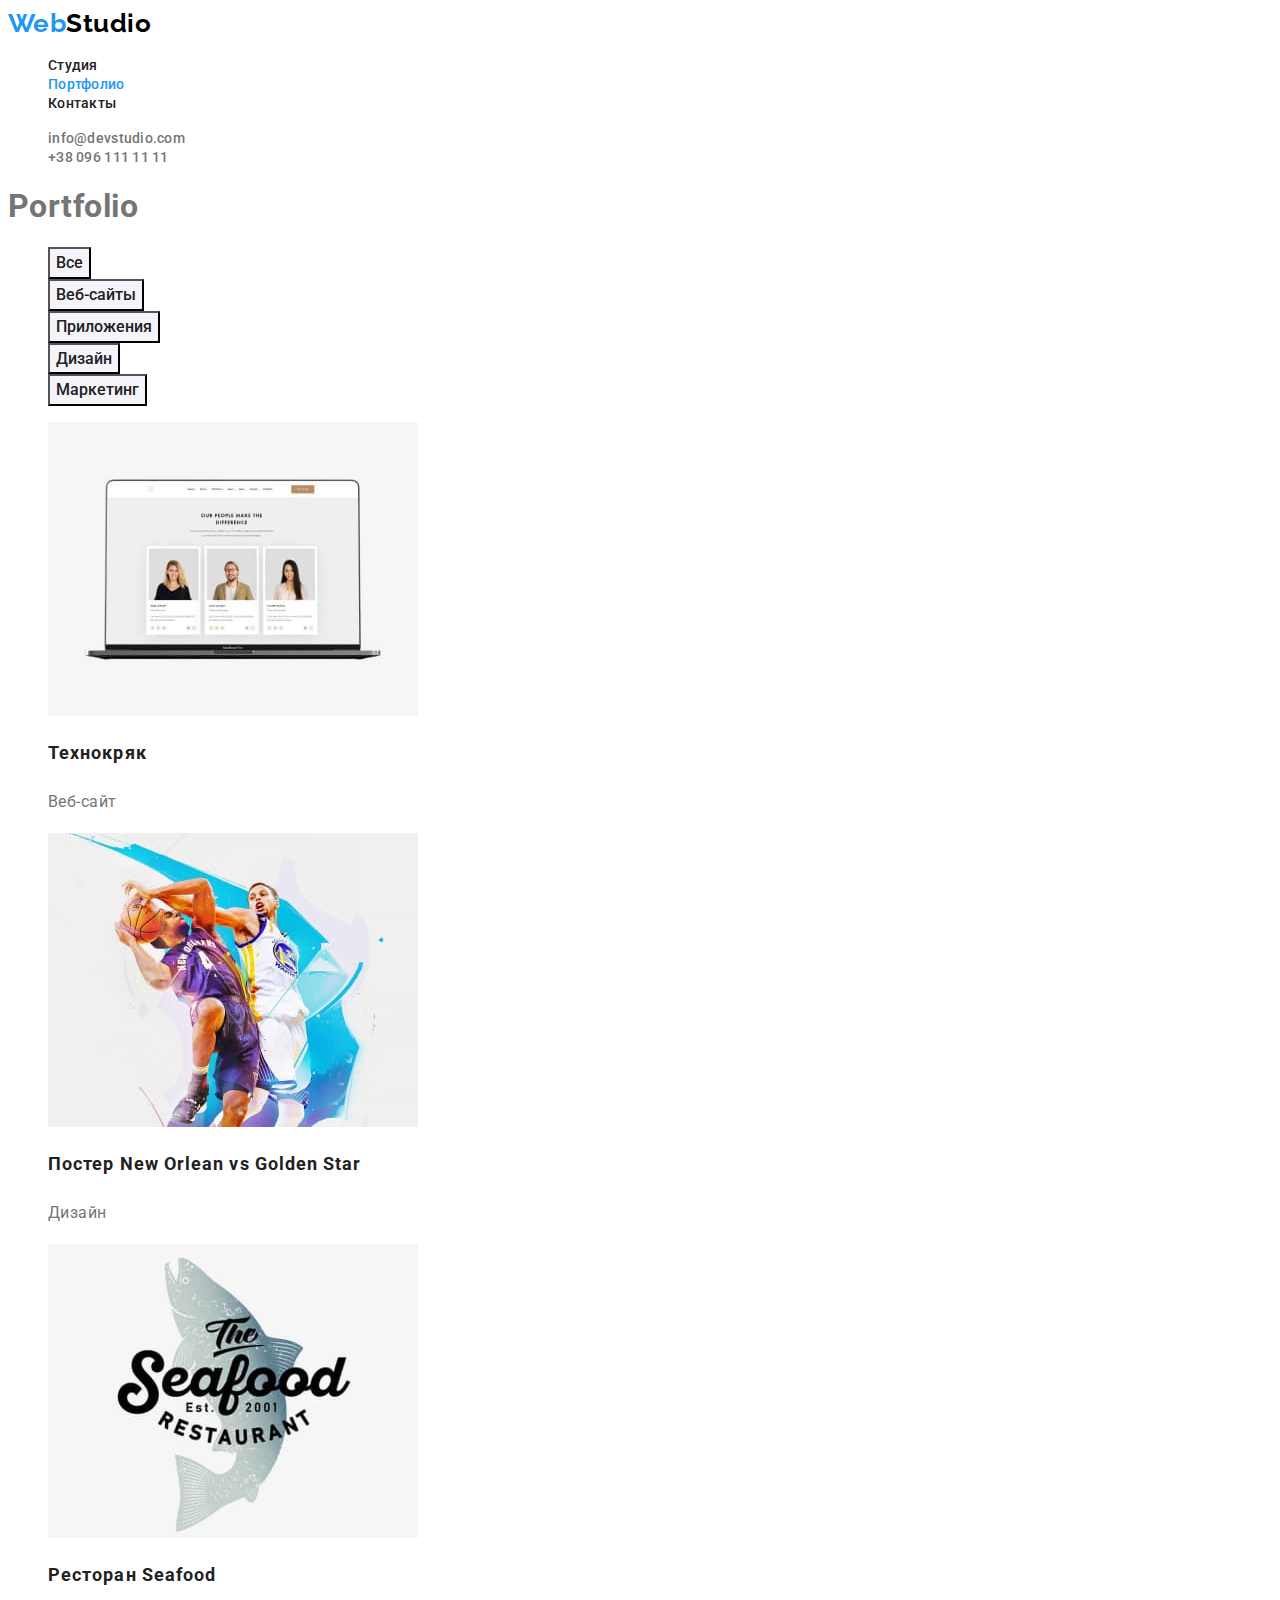
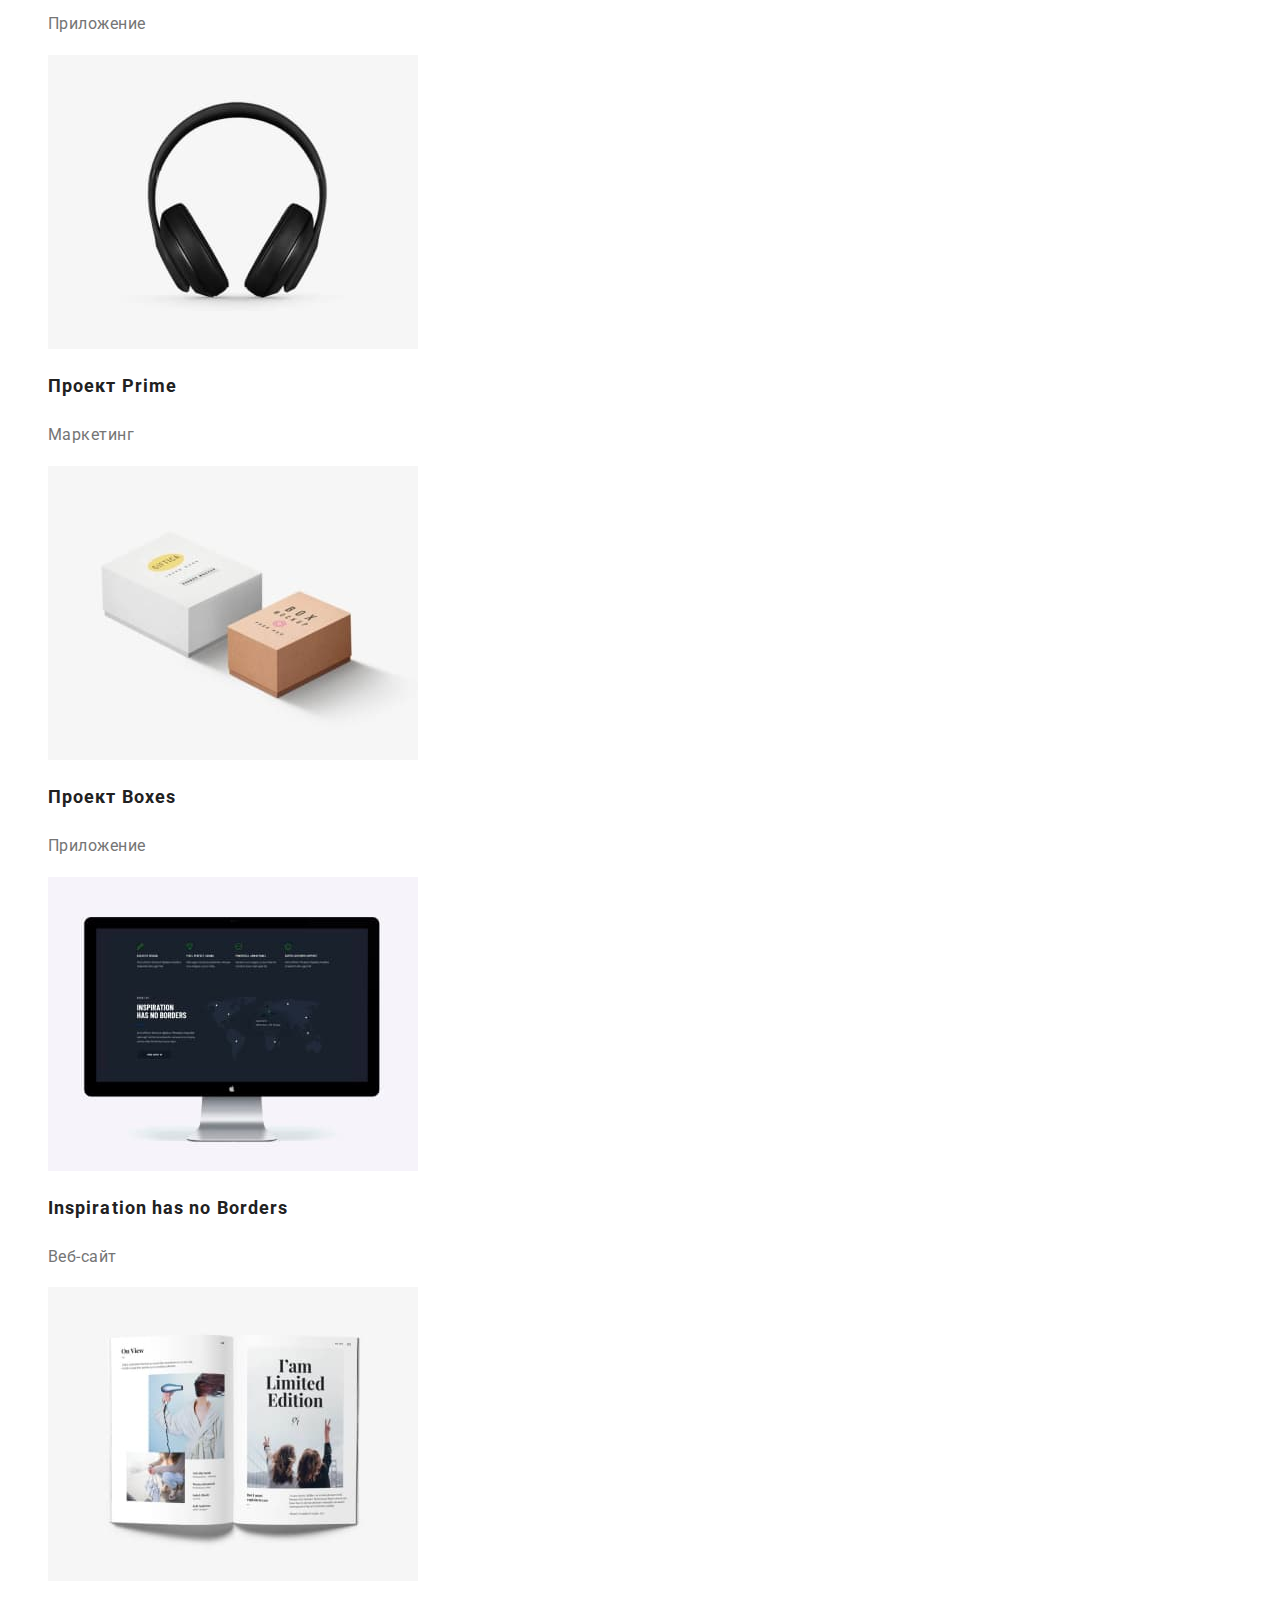
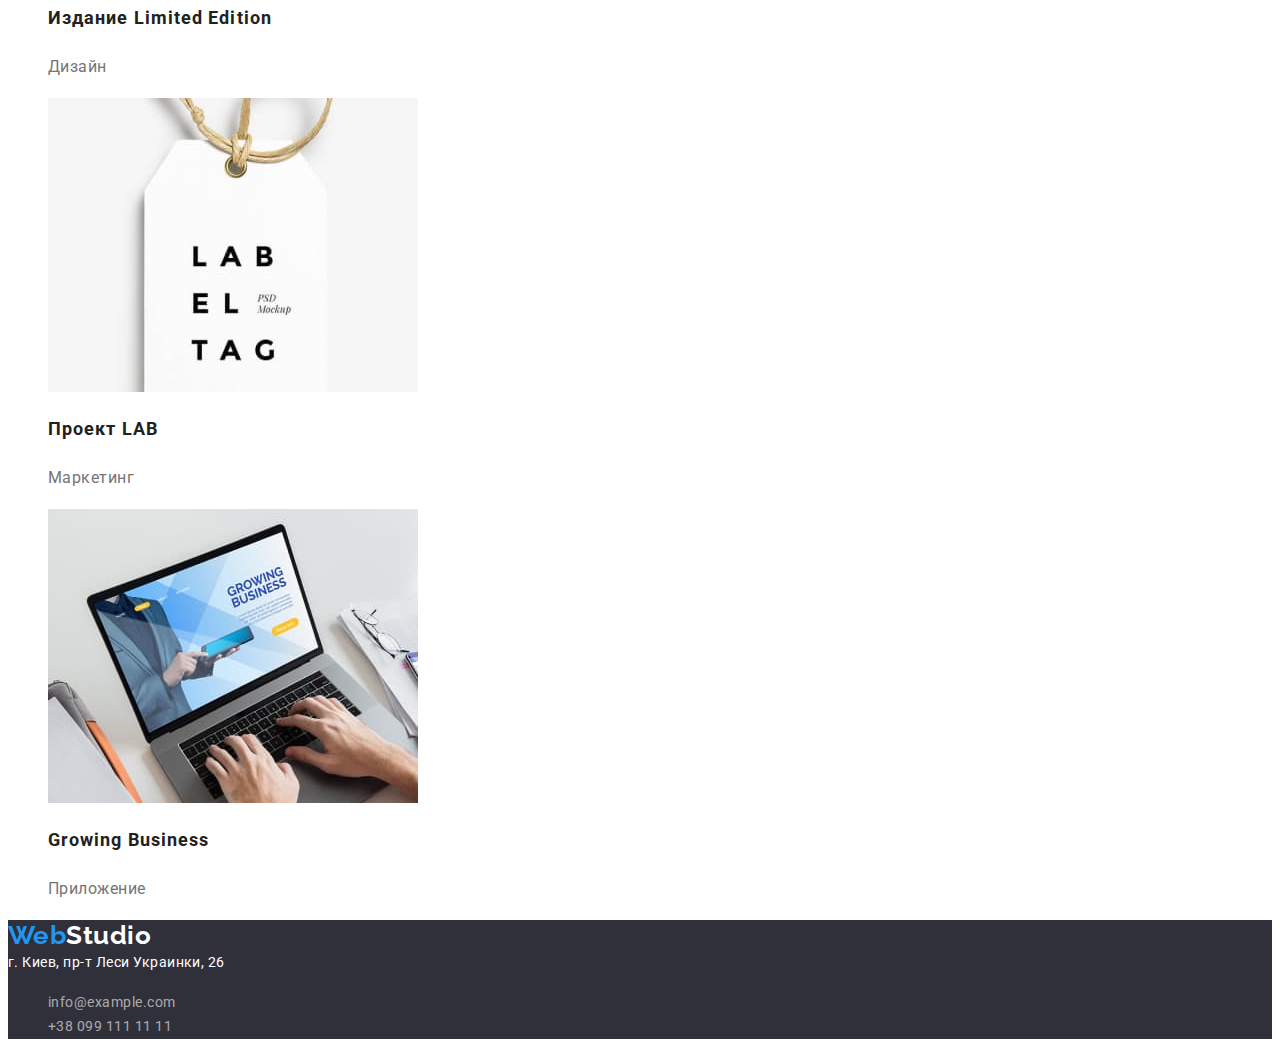
==== portfolio.html @ db19be7f "Добавление всех файлов прошлого дз" ====
<!DOCTYPE html>
<html lang="ru">

<head>
    <meta charset="UTF-8">
    <meta http-equiv="X-UA-Compatible" content="IE=edge">
    <meta name="viewport" content="width=device-width, initial-scale=1.0">
    <title>Studio</title>
    <link rel="preconnect" href="https://fonts.googleapis.com">
    <link rel="preconnect" href="https://fonts.gstatic.com" crossorigin>
    <link
        href="https://fonts.googleapis.com/css2?family=Raleway:wght@700&family=Roboto:wght@400;500;700;900&display=swap"
        rel="stylesheet">
    <link rel="stylesheet" href="./css/styles.css">
</head>

<body class="page">
    
    <!-- header -->
    <header class="page-header">
        <nav class="">
            <!-- Logo -->
            <a class="logo" href="./index.html">Web<span class=" accent top">Studio</span></a>
            <!-- Nav -->
            <ul class="site-nav list">
                <li><a class="link" href="./index.html">Студия</a></li>
                <li><a class="link current" href="./portfolio.html">Портфолио</a> </li>
                <li><a class="link" href="">Контакты</a></li>
            </ul>
        </nav>
        <!-- Contacts -->
        <ul class="contacts list">
            <li class="item"><a class="link" href="mailto:info@devstudio.com">info@devstudio.com</a></li>
            <li class="item"><a class="link" href="tel:+380961111111">+38 096 111 11 11</a></li>
        </ul>
    </header>

    <!-- main portfolio-->
    <main class="page-portfolio">

        <section>
            <h1 class="title">Portfolio</h1>

            <!-- filter portfolio -->
            <ul class="filter">
                <li><button class="button active" type="button">Все</button></li>
                <li><button class="button" type="button">Веб-сайты</button></li>
                <li><button class="button" type="button">Приложения</button></li>
                <li><button class="button" type="button">Дизайн</button></li>
                <li><button class="button" type="button">Маркетинг</button></li>
            </ul>

            <!-- list works -->
            <ul class="works-list">
                <li>
                    <a class="link" href="">
                        <img src="./images/my-works/texnocrack.jpg" alt="Ноутбук с анкетами" width="370px">
                        <h2 class="title">Технокряк</h2>
                        <p class="description">Веб-сайт</p>
                    </a>
            
                </li>
                <li>
                    <a class="link" href="">
                        <img src="./images/my-works/neworlean-goldenstar.jpg" alt="Два баскетболиста" width="370px">
                        <h2 class="title">Постер New Orlean vs Golden Star</h2>
                        <p class="description">Дизайн</p>
                    </a>
                    
                </li>
                <li>
                    <a class="link" href="">
                        <img src="./images/my-works/restouran-goldenfood.jpg" alt="Логотип Seafood" width="370px">
                        <h2 class="title">Ресторан Seafood</h2>
                        <p class="description">Приложение</p>
                    </a>
                    
                </li>
                <li>
                    <a class="link" href="">
                        <img src="./images/my-works/project-prime.jpg" alt="Черные наушники" width="370px">
                        <h2 class="title">Проект Prime</h2>
                        <p class="description">Маркетинг</p>
                    </a>
                   
                </li>
                <li>
                    <a class="link" href="">
                        <img src="./images/my-works/project-boxes.jpg" alt=" Белая и карасная коробки" width="370px">
                        <h2 class="title">Проект Boxes</h2>
                        <p class="description">Приложение</p>
                    </a>
                    
                </li>
                <li>
                    <a class="link" href="">
                        <img src="./images/my-works/inspiration-hasno-Borders.jpg" alt="Монитор с картой" width="370px">
                        <h2 class="title">Inspiration has no Borders</h2>
                        <p class="description">Веб-сайт</p>
                    </a>
                    
                </li>
                <li>
                    <a class="link" href="">
                        <img src="./images/my-works/limited-edition.jpg" alt="Книга Limited Edition" width="370px">
                        <h2 class="title">Издание Limited Edition</h2>
                        <p class="description">Дизайн</p>
                    </a>
                    
                </li>
                <li>
                    <a class="link" href="">
                        <img src="./images/my-works/project-lab.jpg" alt="Листочек LAB EL TAG" width="370px">
                        <h2 class="title">Проект LAB</h2>
                        <p class="description">Маркетинг</p>
                    </a>
                    
                </li>
                <li>
                    <a class="link" href="">
                        <img src="./images/my-works/growing-business.jpg" alt="Человек сидит за ноутбуком" width="370px">
                        <h2 class="title">Growing Business</h2>
                        <p class="description">Приложение</p>
                    </a>
                    
                </li>
            </ul>
        </section>
    </main>

    <!-- footer -->
    <footer class="page-footer">
        <!-- Contact us -->
        <a class="logo" href="./index.html">Web<span class="accent bottom">Studio</span></a>

        <address class="contacts-bottom">
            <a class="geo-link"
                href="https://www.google.com/maps/d/u/0/viewer?msa=0&mid=10uSM3H-mIU3GznYo2szRIEphczw&ll=50.42732700000001%2C30.538092&z=17">г.
                Киев, пр-т Леси Украинки, 26</a>
            <ul class="">
                <li class="item"><a class="link" href="mailto:info@example.com">info@example.com</a></li>
                <li class="item"><a class="link" href="tel:+380991111111">+38 099 111 11 11</a></li>
            </ul>
        </address>

    </footer>
    
</body>
</html>
---- css/styles.css ----
:root {
  --primary-white-color: #ffffff;
  --accent-color: #2196f3;
  --primary-text-color: #757575;
  --primary-title-color: #212121;
  --primary-black-color: #000000;
  --primary-filter-color: #f5f4fa;
}
body {
  background-color: var(--primary-white-color);
  font-family: "Roboto", sans-serif;
  color: var(--primary-text-color);
  letter-spacing: 0.03em;
}
ul {
  list-style: none;
}
/* Logo */
.logo {
  font-family: Raleway;
  font-weight: 700;
  font-size: 26px;
  line-height: 1.19;
  color: var(--accent-color);
  text-decoration: none;
}
.logo .accent.top {
  color: var(--primary-black-color);
}
.logo .accent.bottom {
  color: var(--primary-white-color);
}
.logo .accent:hover,
.logo .accent:focus {
  color: var(--accent-color);
}
/* Nav */
.site-nav .link {
  font-weight: 500;
  font-size: 14px;
  line-height: 1.14;
  letter-spacing: 0.02em;
  color: var(--primary-title-color);
  text-decoration: none;
}
.site-nav .link.current {
  color: var(--accent-color);
}
.site-nav .link:hover,
.site-nav .link:focus {
  color: var(--accent-color);
}
/* Contacts */
.contacts .link {
  font-weight: 500;
  font-style: normal;
  font-size: 14px;
  line-height: 1.14;
  letter-spacing: 0.02em;
  color: inherit;
  text-decoration: none;
}

.contacts .link:hover,
.contacts .link:focus {
  color: var(--accent-color);
}
/* Hero */
.hero {
  background-color: #2f303a;
}
.hero .title {
  font-weight: 900;
  font-size: 44px;
  line-height: 1.36;
  text-align: center;
  letter-spacing: 0.06em;
  text-transform: uppercase;
  color: var(--primary-white-color);
}
.hero .button {
  font-weight: 700;
  font-size: 16px;
  line-height: 1.87;
  align-items: center;
  letter-spacing: 0.06em;
  cursor: pointer;
}
/* Section */
.section > .title {
  font-weight: 700;
  font-size: 36px;
  line-height: 1.17;
  text-align: center;
  color: var(--primary-title-color);
}
/* Benefits */
.benefits-list .title {
  font-weight: 700;
  font-size: 14px;
  line-height: 1.14;
  text-transform: uppercase;
  color: var(--primary-title-color);
}
.benefits-list .text {
  font-weight: 400;
  font-size: 14px;
  line-height: 1.71;
}
/* Workers */
.workers-list .title {
  font-weight: 500;
  font-size: 16px;
  line-height: 1.19;
  color: var(--primary-title-color);
}
.workers-list .text {
  font-weight: 400;
  font-size: 16px;
  line-height: 19px;
}
.button {
  background-color: var(--accent-color);
  color: var(--primary-white-color);
  font-family: inherit;
}
/* Contact us*/
.page-footer {
  background: #2f303a;
}
.contacts-bottom .geo-link {
  font-weight: 400;
  font-style: normal;
  font-size: 14px;
  line-height: 1.71;
  color: var(--primary-white-color);
  text-decoration: none;
}
.contacts-bottom .link {
  font-style: normal;
  font-weight: 400;
  font-size: 14px;
  line-height: 1.71;
  color: rgba(255, 255, 255, 0.6);
  text-decoration: none;
}
.contacts-bottom .link:hover,
.contacts-bottom .link:focus {
  color: var(--accent-color);
}
/* Filter portfolio */
.filter .button {
  font-weight: 500;
  font-size: 16px;
  line-height: 1.62;
  color: var(--primary-title-color);
  background-color: var(--primary-filter-color);
  cursor: pointer;
}
.filter .button:active {
  background-color: var(--accent-color);
  color: var(--primary-white-color);
}
.filter .button:focus,
.filter .button:hover {
  color: var(--primary-white-color);
  background-color: var(--accent-color);
}
/* Works */
.works-list .link {
  color: inherit;
  text-decoration: none;
}
.works-list .title {
  font-weight: 700;
  font-size: 18px;
  line-height: 2;
  letter-spacing: 0.06em;
  color: var(--primary-title-color);
}
.works-list .description {
  font-weight: 400;
  font-size: 16px;
  line-height: 1.87;
  text-decoration: none;
}
/* Test */
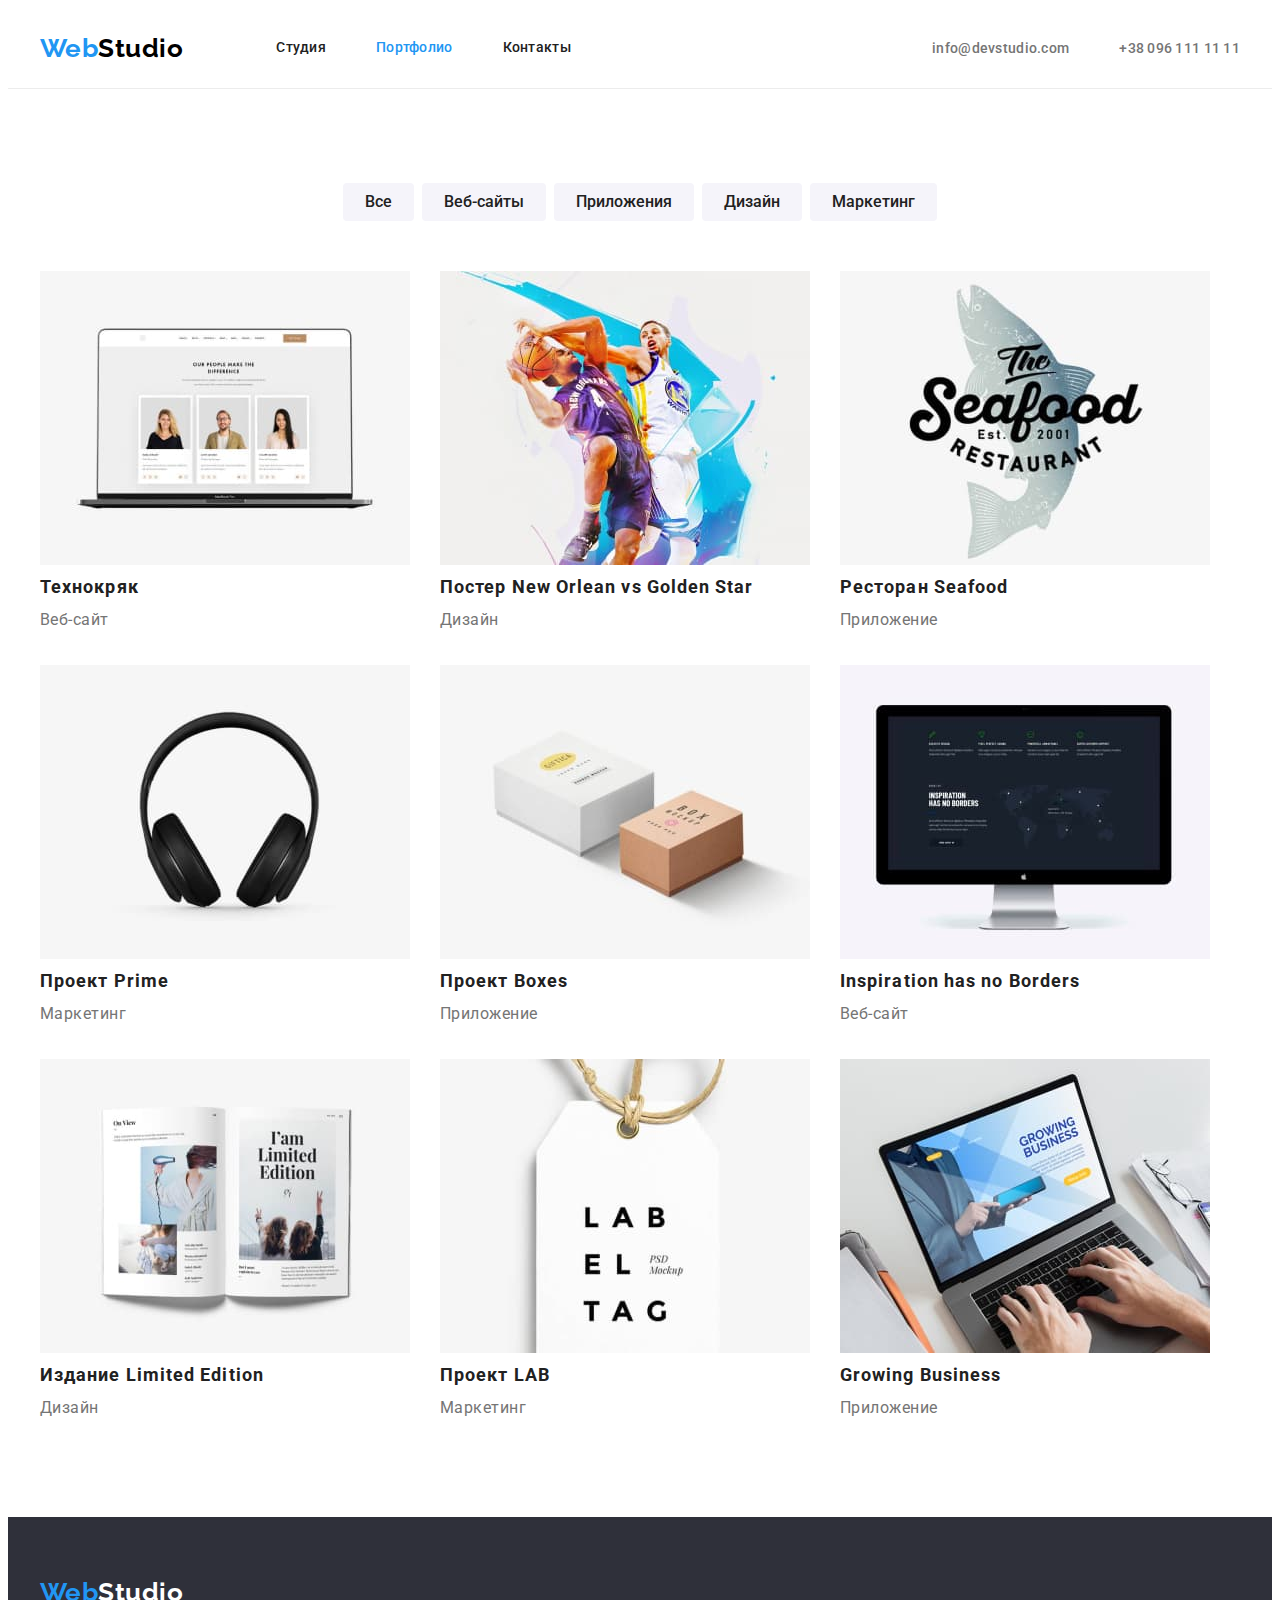
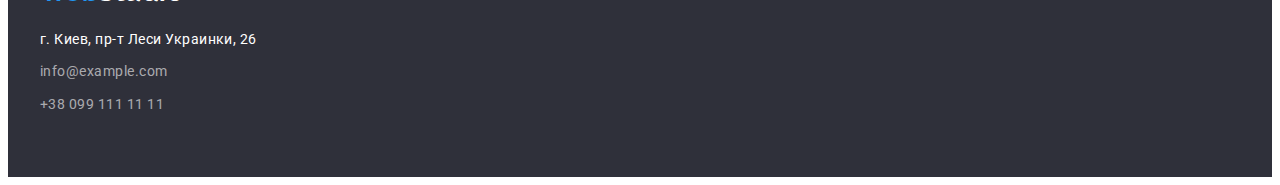
==== commit 70756b07: "Вертикальное и горизонтальное выравнивание для portfolio.html" ====
--- a/portfolio.html
+++ b/portfolio.html
@@ -6,143 +6,157 @@
     <meta http-equiv="X-UA-Compatible" content="IE=edge">
     <meta name="viewport" content="width=device-width, initial-scale=1.0">
     <title>Studio</title>
+    
     <link rel="preconnect" href="https://fonts.googleapis.com">
     <link rel="preconnect" href="https://fonts.gstatic.com" crossorigin>
     <link
         href="https://fonts.googleapis.com/css2?family=Raleway:wght@700&family=Roboto:wght@400;500;700;900&display=swap"
         rel="stylesheet">
+
+    <link rel="stylesheet" href="https://cdnjs.cloudflare.com/ajax/libs/modern-normalize/1.1.0/modern-normalize.min.css"
+        integrity="sha512-wpPYUAdjBVSE4KJnH1VR1HeZfpl1ub8YT/NKx4PuQ5NmX2tKuGu6U/JRp5y+Y8XG2tV+wKQpNHVUX03MfMFn9Q=="
+        crossorigin="anonymous" referrerpolicy="no-referrer" />
+
     <link rel="stylesheet" href="./css/styles.css">
 </head>
 
 <body class="page">
     
-    <!-- header -->
-    <header class="page-header">
-        <nav class="">
-            <!-- Logo -->
-            <a class="logo" href="./index.html">Web<span class=" accent top">Studio</span></a>
-            <!-- Nav -->
-            <ul class="site-nav list">
-                <li><a class="link" href="./index.html">Студия</a></li>
-                <li><a class="link current" href="./portfolio.html">Портфолио</a> </li>
-                <li><a class="link" href="">Контакты</a></li>
-            </ul>
-        </nav>
-        <!-- Contacts -->
-        <ul class="contacts list">
-            <li class="item"><a class="link" href="mailto:info@devstudio.com">info@devstudio.com</a></li>
-            <li class="item"><a class="link" href="tel:+380961111111">+38 096 111 11 11</a></li>
-        </ul>
-    </header>
+        <!-- header -->
+        <header class="page-header">
+            <div class="container header-content">
+                <nav class="main-nav">
+                    <!-- Logo -->
+                    <a class="logo" href="./index.html">Web<span class=" accent top">Studio</span></a>
+                    <!-- Nav -->
+                    <ul class="site-nav list">
+                        <li class="item"><a class="link " href="./index.html">Студия</a></li>
+                        <li class="item"><a class="link current" href="./portfolio.html">Портфолио</a> </li>
+                        <li class="item"><a class="link" href="">Контакты</a></li>
+                    </ul>
+                </nav>
+        
+                <!-- Contacts -->
+                <ul class="contacts list">
+                    <li class="item"><a class="link" href="mailto:info@devstudio.com">info@devstudio.com</a></li>
+                    <li class="item"><a class="link" href="tel:+380961111111">+38 096 111 11 11</a></li>
+                </ul>
+            </div>
+        </header>
 
     <!-- main portfolio-->
     <main class="page-portfolio">
 
-        <section>
-            <h1 class="title">Portfolio</h1>
-
-            <!-- filter portfolio -->
-            <ul class="filter">
-                <li><button class="button active" type="button">Все</button></li>
-                <li><button class="button" type="button">Веб-сайты</button></li>
-                <li><button class="button" type="button">Приложения</button></li>
-                <li><button class="button" type="button">Дизайн</button></li>
-                <li><button class="button" type="button">Маркетинг</button></li>
-            </ul>
-
-            <!-- list works -->
-            <ul class="works-list">
-                <li>
-                    <a class="link" href="">
-                        <img src="./images/my-works/texnocrack.jpg" alt="Ноутбук с анкетами" width="370px">
-                        <h2 class="title">Технокряк</h2>
-                        <p class="description">Веб-сайт</p>
-                    </a>
-            
-                </li>
-                <li>
-                    <a class="link" href="">
-                        <img src="./images/my-works/neworlean-goldenstar.jpg" alt="Два баскетболиста" width="370px">
-                        <h2 class="title">Постер New Orlean vs Golden Star</h2>
-                        <p class="description">Дизайн</p>
-                    </a>
-                    
-                </li>
-                <li>
-                    <a class="link" href="">
-                        <img src="./images/my-works/restouran-goldenfood.jpg" alt="Логотип Seafood" width="370px">
-                        <h2 class="title">Ресторан Seafood</h2>
-                        <p class="description">Приложение</p>
-                    </a>
-                    
-                </li>
-                <li>
-                    <a class="link" href="">
-                        <img src="./images/my-works/project-prime.jpg" alt="Черные наушники" width="370px">
-                        <h2 class="title">Проект Prime</h2>
-                        <p class="description">Маркетинг</p>
-                    </a>
-                   
-                </li>
-                <li>
-                    <a class="link" href="">
-                        <img src="./images/my-works/project-boxes.jpg" alt=" Белая и карасная коробки" width="370px">
-                        <h2 class="title">Проект Boxes</h2>
-                        <p class="description">Приложение</p>
-                    </a>
-                    
-                </li>
-                <li>
-                    <a class="link" href="">
-                        <img src="./images/my-works/inspiration-hasno-Borders.jpg" alt="Монитор с картой" width="370px">
-                        <h2 class="title">Inspiration has no Borders</h2>
-                        <p class="description">Веб-сайт</p>
-                    </a>
-                    
-                </li>
-                <li>
-                    <a class="link" href="">
-                        <img src="./images/my-works/limited-edition.jpg" alt="Книга Limited Edition" width="370px">
-                        <h2 class="title">Издание Limited Edition</h2>
-                        <p class="description">Дизайн</p>
-                    </a>
-                    
-                </li>
-                <li>
-                    <a class="link" href="">
-                        <img src="./images/my-works/project-lab.jpg" alt="Листочек LAB EL TAG" width="370px">
-                        <h2 class="title">Проект LAB</h2>
-                        <p class="description">Маркетинг</p>
-                    </a>
-                    
-                </li>
-                <li>
-                    <a class="link" href="">
-                        <img src="./images/my-works/growing-business.jpg" alt="Человек сидит за ноутбуком" width="370px">
-                        <h2 class="title">Growing Business</h2>
-                        <p class="description">Приложение</p>
-                    </a>
-                    
-                </li>
-            </ul>
+        <section class="section">
+            <div class="container">
+                <h1 class="section-title none">Portfolio</h1>
+                
+                <!-- filter portfolio -->
+                <ul class="filter">
+                    <li class="item"><button class="button active" type="button">Все</button></li>
+                    <li class="item"><button class="button" type="button">Веб-сайты</button></li>
+                    <li class="item"><button class="button" type="button">Приложения</button></li>
+                    <li class="item"><button class="button" type="button">Дизайн</button></li>
+                    <li class="item"><button class="button" type="button">Маркетинг</button></li>
+                </ul>
+                
+                <!-- list works -->
+                <ul class="works-list">
+                    <li class="item">
+                        <a class="link" href="">
+                            <img src="./images/my-works/texnocrack.jpg" alt="Ноутбук с анкетами" width="370px">
+                            <h2 class="title">Технокряк</h2>
+                            <p class="description">Веб-сайт</p>
+                        </a>
+                
+                    </li>
+                    <li class="item">
+                        <a class="link" href="">
+                            <img src="./images/my-works/neworlean-goldenstar.jpg" alt="Два баскетболиста" width="370px">
+                            <h2 class="title">Постер New Orlean vs Golden Star</h2>
+                            <p class="description">Дизайн</p>
+                        </a>
+                
+                    </li>
+                    <li class="item">
+                        <a class="link" href="">
+                            <img src="./images/my-works/restouran-goldenfood.jpg" alt="Логотип Seafood" width="370px">
+                            <h2 class="title">Ресторан Seafood</h2>
+                            <p class="description">Приложение</p>
+                        </a>
+                
+                    </li>
+                    <li class="item">
+                        <a class="link" href="">
+                            <img src="./images/my-works/project-prime.jpg" alt="Черные наушники" width="370px">
+                            <h2 class="title">Проект Prime</h2>
+                            <p class="description">Маркетинг</p>
+                        </a>
+                
+                    </li>
+                    <li class="item">
+                        <a class="link" href="">
+                            <img src="./images/my-works/project-boxes.jpg" alt=" Белая и карасная коробки" width="370px">
+                            <h2 class="title">Проект Boxes</h2>
+                            <p class="description">Приложение</p>
+                        </a>
+                
+                    </li>
+                    <li class="item">
+                        <a class="link" href="">
+                            <img src="./images/my-works/inspiration-hasno-Borders.jpg" alt="Монитор с картой" width="370px">
+                            <h2 class="title">Inspiration has no Borders</h2>
+                            <p class="description">Веб-сайт</p>
+                        </a>
+                
+                    </li>
+                    <li class="item">
+                        <a class="link" href="">
+                            <img src="./images/my-works/limited-edition.jpg" alt="Книга Limited Edition" width="370px">
+                            <h2 class="title">Издание Limited Edition</h2>
+                            <p class="description">Дизайн</p>
+                        </a>
+                
+                    </li>
+                    <li class="item">
+                        <a class="link" href="">
+                            <img src="./images/my-works/project-lab.jpg" alt="Листочек LAB EL TAG" width="370px">
+                            <h2 class="title">Проект LAB</h2>
+                            <p class="description">Маркетинг</p>
+                        </a>
+                
+                    </li>
+                    <li class="item">
+                        <a class="link" href="">
+                            <img src="./images/my-works/growing-business.jpg" alt="Человек сидит за ноутбуком" width="370px">
+                            <h2 class="title">Growing Business</h2>
+                            <p class="description">Приложение</p>
+                        </a>
+                
+                    </li>
+                </ul>
+            </div>
         </section>
     </main>
 
     <!-- footer -->
     <footer class="page-footer">
-        <!-- Contact us -->
-        <a class="logo" href="./index.html">Web<span class="accent bottom">Studio</span></a>
-
-        <address class="contacts-bottom">
-            <a class="geo-link"
-                href="https://www.google.com/maps/d/u/0/viewer?msa=0&mid=10uSM3H-mIU3GznYo2szRIEphczw&ll=50.42732700000001%2C30.538092&z=17">г.
-                Киев, пр-т Леси Украинки, 26</a>
-            <ul class="">
-                <li class="item"><a class="link" href="mailto:info@example.com">info@example.com</a></li>
-                <li class="item"><a class="link" href="tel:+380991111111">+38 099 111 11 11</a></li>
-            </ul>
-        </address>
-
+        <div class="container">
+            <!-- Contact us -->
+            <a class="logo" href="./index.html">Web<span class="accent bottom">Studio</span></a>
+    
+            <address class="contacts-bottom">
+    
+                <ul class="">
+                    <li class="item"><a class="geo-link"
+                            href="https://www.google.com/maps/d/u/0/viewer?msa=0&mid=10uSM3H-mIU3GznYo2szRIEphczw&ll=50.42732700000001%2C30.538092&z=17">г.
+                            Киев, пр-т Леси Украинки, 26</a></li>
+                    <li class="item"><a class="link" href="mailto:info@example.com">info@example.com</a></li>
+                    <li class="item"><a class="link" href="tel:+380991111111">+38 099 111 11 11</a></li>
+                </ul>
+            </address>
+    
+        </div>
     </footer>
     
 </body>
--- a/css/styles.css
+++ b/css/styles.css
@@ -5,6 +5,7 @@
   --primary-title-color: #212121;
   --primary-black-color: #000000;
   --primary-filter-color: #f5f4fa;
+  --primary-border-color: #ececec;
 }
 body {
   background-color: var(--primary-white-color);
@@ -15,7 +16,52 @@
 ul {
   list-style: none;
 }
+h1,
+h2,
+h3,
+h4,
+h5,
+h6,
+p,
+ul {
+  margin-top: 0px;
+  margin-bottom: 0px;
+  padding-left: 0px;
+}
+.list {
+  margin: 0;
+  padding: 0;
+  list-style: none;
+}
+.container {
+  width: 1200px;
+  margin-left: auto;
+  margin-right: auto;
+  padding-left: 15px;
+  padding-right: 15px;
+}
+
+/* page-header */
+
+.page-header {
+  border-bottom: 1px solid var(--primary-border-color);
+}
+.header-content {
+  display: flex;
+  justify-content: space-between;
+}
+
+/* Main Nav */
+
+.main-nav {
+  display: flex;
+  align-items: center;
+}
+.main-nav .logo {
+  margin-right: 93px;
+}
 /* Logo */
+
 .logo {
   font-family: Raleway;
   font-weight: 700;
@@ -24,6 +70,7 @@
   color: var(--accent-color);
   text-decoration: none;
 }
+
 .logo .accent.top {
   color: var(--primary-black-color);
 }
@@ -35,7 +82,17 @@
   color: var(--accent-color);
 }
 /* Nav */
+.site-nav {
+  display: flex;
+}
+.site-nav > .item:not(:last-child) {
+  margin-right: 50px;
+}
 .site-nav .link {
+  padding-top: 32px;
+  padding-bottom: 32px;
+  display: block;
+
   font-weight: 500;
   font-size: 14px;
   line-height: 1.14;
@@ -51,6 +108,13 @@
   color: var(--accent-color);
 }
 /* Contacts */
+.contacts {
+  display: flex;
+  align-items: center;
+}
+.contacts .item:not(:last-child) {
+  margin-right: 50px;
+}
 .contacts .link {
   font-weight: 500;
   font-style: normal;
@@ -67,18 +131,32 @@
 }
 /* Hero */
 .hero {
+  padding-top: 200px;
+  padding-bottom: 200px;
+  text-align: center;
   background-color: #2f303a;
 }
 .hero .title {
+  width: 696px;
+  margin-left: auto;
+  margin-right: auto;
+  margin-bottom: 30px;
+
   font-weight: 900;
   font-size: 44px;
   line-height: 1.36;
-  text-align: center;
   letter-spacing: 0.06em;
   text-transform: uppercase;
   color: var(--primary-white-color);
 }
 .hero .button {
+  padding-left: 32px;
+  padding-right: 32px;
+  padding-top: 10px;
+  padding-bottom: 10px;
+  border-radius: 4px;
+  box-shadow: 0px 4px 4px rgba(0, 0, 0, 0.15);
+
   font-weight: 700;
   font-size: 16px;
   line-height: 1.87;
@@ -87,15 +165,43 @@
   cursor: pointer;
 }
 /* Section */
-.section > .title {
+
+.section {
+  padding-top: 94px;
+  padding-bottom: 94px;
+}
+.section:nth-child(3) {
+  padding-top: 0px;
+}
+.section.secondary {
+  background-color: var(--primary-filter-color);
+}
+.section-title {
+  margin-bottom: 50px;
+
   font-weight: 700;
   font-size: 36px;
   line-height: 1.17;
   text-align: center;
   color: var(--primary-title-color);
 }
+.section-title.none {
+  display: none;
+}
 /* Benefits */
+.benefits-list {
+  display: flex;
+  flex-wrap: wrap;
+}
+.benefits-list .item {
+  width: 270px;
+}
+.benefits-list .item:not(:nth-child(4n)) {
+  margin-right: 30px;
+}
 .benefits-list .title {
+  margin-bottom: 10px;
+
   font-weight: 700;
   font-size: 14px;
   line-height: 1.14;
@@ -107,13 +213,40 @@
   font-size: 14px;
   line-height: 1.71;
 }
+/* Work */
+.work-list {
+  display: flex;
+  flex-wrap: wrap;
+}
+.work-list .item:not(:nth-child(3n)) {
+  margin-right: 30px;
+}
 /* Workers */
+.workers-list {
+  display: flex;
+  flex-wrap: wrap;
+}
+.workers-list .item {
+  background-color: var(--primary-white-color);
+  box-shadow: 0px 1px 3px rgba(0, 0, 0, 0.12), 0px 1px 1px rgba(0, 0, 0, 0.14),
+    0px 2px 1px rgba(0, 0, 0, 0.2);
+  border-radius: 0px 0px 4px 4px;
+}
+.workers-list .item:not(:nth-child(4n)) {
+  margin-right: 30px;
+}
 .workers-list .title {
+  margin-bottom: 10px;
+
   font-weight: 500;
   font-size: 16px;
   line-height: 1.19;
   color: var(--primary-title-color);
 }
+.workers-list .image {
+  margin-bottom: 30px;
+}
+
 .workers-list .text {
   font-weight: 400;
   font-size: 16px;
@@ -126,7 +259,17 @@
 }
 /* Contact us*/
 .page-footer {
+  padding-bottom: 60px;
+  padding-top: 60px;
+
   background: #2f303a;
+}
+.page-footer .logo {
+  margin-bottom: 20px;
+  display: inline-block;
+}
+.contacts-bottom .item:not(:last-child) {
+  margin-bottom: 9px;
 }
 .contacts-bottom .geo-link {
   font-weight: 400;
@@ -148,8 +291,25 @@
 .contacts-bottom .link:focus {
   color: var(--accent-color);
 }
-/* Filter portfolio */
+/* Page Portfolio */
+
+/* Filter Portfolio */
+.filter {
+  margin-bottom: 50px;
+  display: flex;
+  justify-content: center;
+}
+.filter .item:not(:last-child) {
+  margin-right: 8px;
+}
 .filter .button {
+  border-radius: 4px;
+  padding-bottom: 6px;
+  padding-top: 6px;
+  padding-left: 22px;
+  padding-right: 22px;
+  border: 0px;
+
   font-weight: 500;
   font-size: 16px;
   line-height: 1.62;
@@ -158,18 +318,34 @@
   cursor: pointer;
 }
 .filter .button:active {
+  box-shadow: 0px 3px 1px rgba(0, 0, 0, 0.1), 0px 1px 2px rgba(0, 0, 0, 0.08),
+    0px 2px 2px rgba(0, 0, 0, 0.12);
+
   background-color: var(--accent-color);
   color: var(--primary-white-color);
 }
 .filter .button:focus,
 .filter .button:hover {
+  box-shadow: 0px 3px 1px rgba(0, 0, 0, 0.1), 0px 1px 2px rgba(0, 0, 0, 0.08),
+    0px 2px 2px rgba(0, 0, 0, 0.12);
+
   color: var(--primary-white-color);
   background-color: var(--accent-color);
 }
 /* Works */
+.works-list {
+  display: flex;
+  flex-wrap: wrap;
+}
+.works-list .item:not(:nth-child(3n)) {
+  margin-right: 30px;
+}
+.works-list .item:not(:nth-last-child(-n + 3)) {
+  margin-bottom: 30px;
+}
 .works-list .link {
+  text-decoration: none;
   color: inherit;
-  text-decoration: none;
 }
 .works-list .title {
   font-weight: 700;
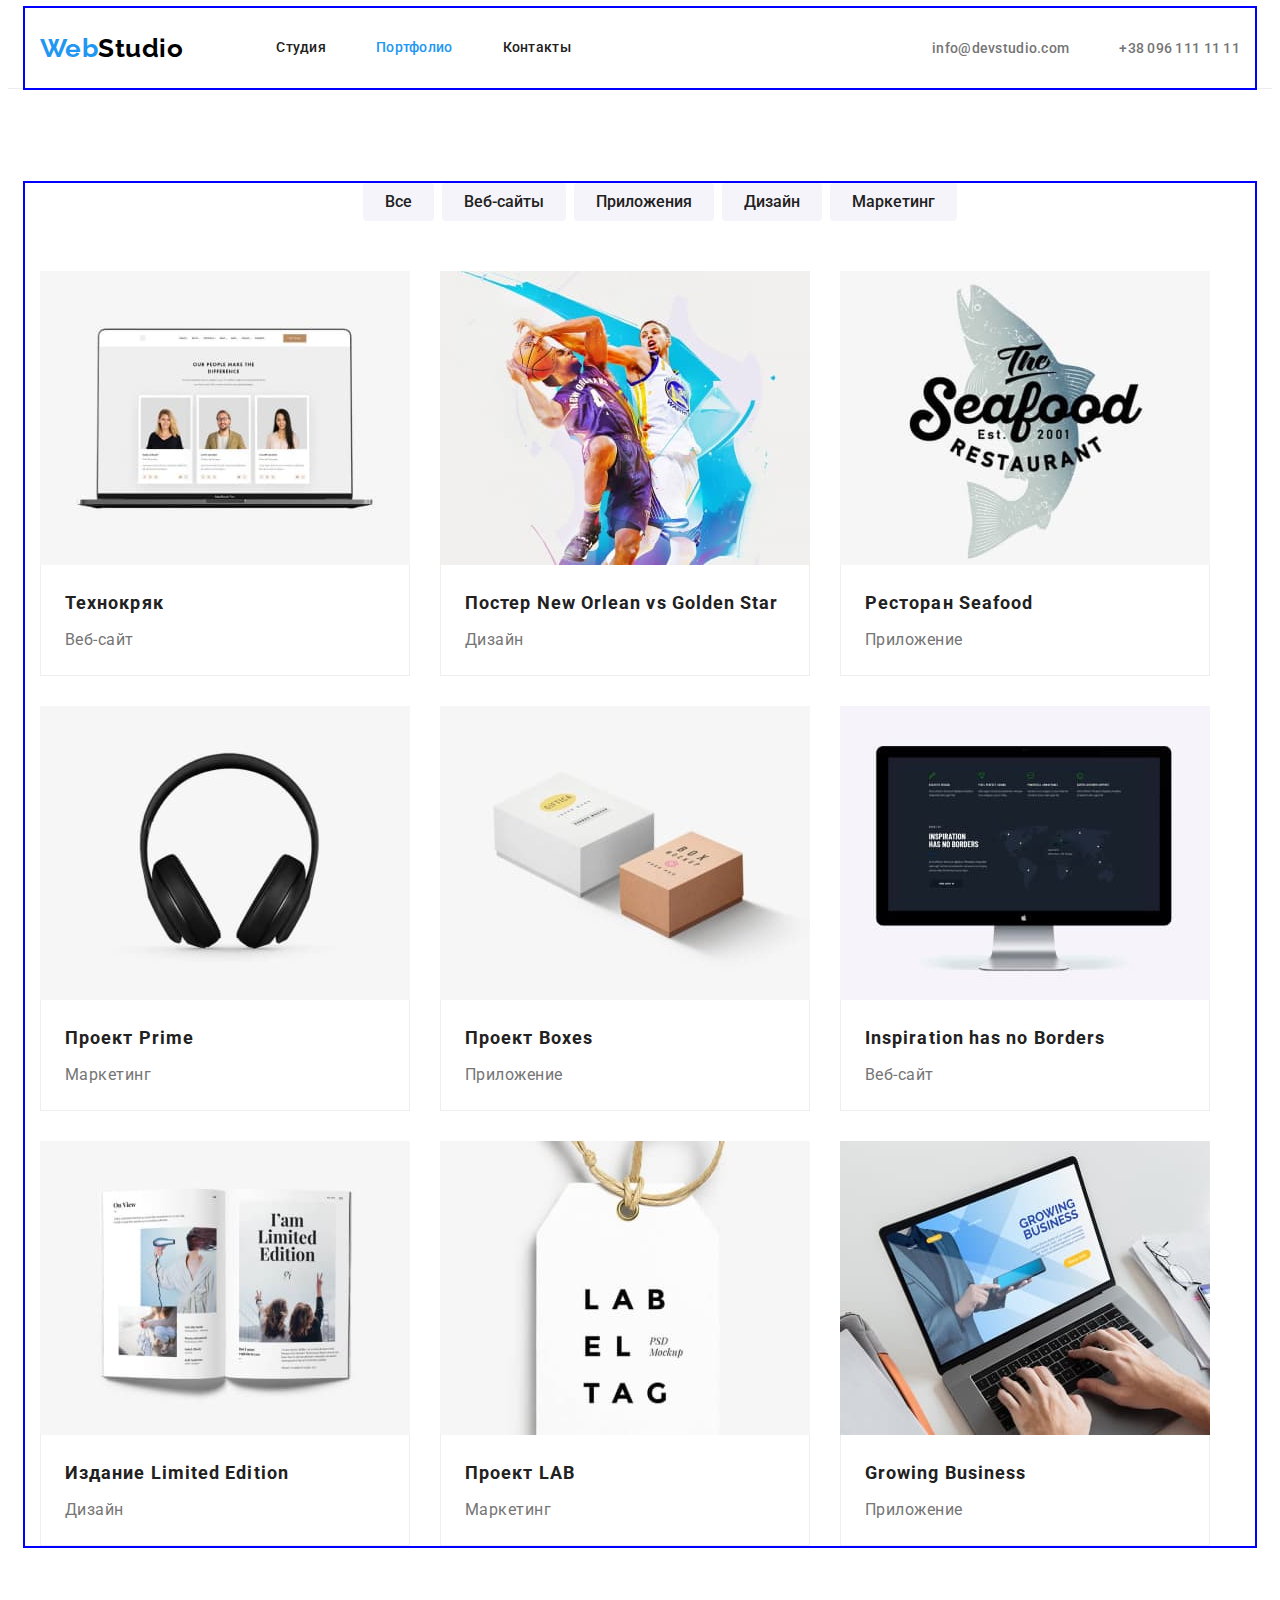
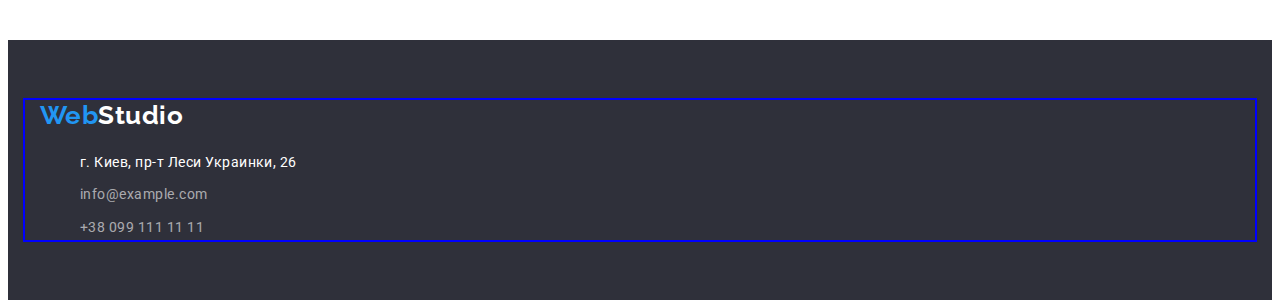
==== commit 0a3d6bff: "Добавление границ в portfolio.html" ====
--- a/portfolio.html
+++ b/portfolio.html
@@ -27,7 +27,7 @@
             <div class="container header-content">
                 <nav class="main-nav">
                     <!-- Logo -->
-                    <a class="logo" href="./index.html">Web<span class=" accent top">Studio</span></a>
+                    <a class="logo" href="./index.html">Web<span class="accent top">Studio</span></a>
                     <!-- Nav -->
                     <ul class="site-nav list">
                         <li class="item"><a class="link " href="./index.html">Студия</a></li>
@@ -61,78 +61,87 @@
                 </ul>
                 
                 <!-- list works -->
-                <ul class="works-list">
+                <ul class="works-list list">
                     <li class="item">
                         <a class="link" href="">
-                            <img src="./images/my-works/texnocrack.jpg" alt="Ноутбук с анкетами" width="370px">
-                            <h2 class="title">Технокряк</h2>
-                            <p class="description">Веб-сайт</p>
+                            <img class="image" src="./images/my-works/texnocrack.jpg" alt="Ноутбук с анкетами" width="370px">
+                            <div class="works-border">
+                                <h2 class="title">Технокряк</h2>
+                                <p class="description">Веб-сайт</p>
+                            </div>
                         </a>
-                
                     </li>
                     <li class="item">
                         <a class="link" href="">
-                            <img src="./images/my-works/neworlean-goldenstar.jpg" alt="Два баскетболиста" width="370px">
-                            <h2 class="title">Постер New Orlean vs Golden Star</h2>
-                            <p class="description">Дизайн</p>
+                            <img class="image" src="./images/my-works/neworlean-goldenstar.jpg" alt="Два баскетболиста" width="370px">
+                            <div class="works-border">
+                                <h2 class="title">Постер New Orlean vs Golden Star</h2>
+                                <p class="description">Дизайн</p>
+                            </div>
                         </a>
-                
                     </li>
                     <li class="item">
                         <a class="link" href="">
-                            <img src="./images/my-works/restouran-goldenfood.jpg" alt="Логотип Seafood" width="370px">
-                            <h2 class="title">Ресторан Seafood</h2>
-                            <p class="description">Приложение</p>
+                            <img class="image" src="./images/my-works/restouran-goldenfood.jpg" alt="Логотип Seafood" width="370px">
+                            <div class="works-border">
+                                <h2 class="title">Ресторан Seafood</h2>
+                                <p class="description">Приложение</p>
+                            </div>
                         </a>
-                
                     </li>
                     <li class="item">
                         <a class="link" href="">
-                            <img src="./images/my-works/project-prime.jpg" alt="Черные наушники" width="370px">
-                            <h2 class="title">Проект Prime</h2>
-                            <p class="description">Маркетинг</p>
+                            <img class="image" src="./images/my-works/project-prime.jpg" alt="Черные наушники" width="370px">
+                            <div class="works-border">
+                                <h2 class="title">Проект Prime</h2>
+                                <p class="description">Маркетинг</p>
+                            </div>
                         </a>
-                
                     </li>
                     <li class="item">
                         <a class="link" href="">
-                            <img src="./images/my-works/project-boxes.jpg" alt=" Белая и карасная коробки" width="370px">
-                            <h2 class="title">Проект Boxes</h2>
-                            <p class="description">Приложение</p>
+                            <img class="image" src="./images/my-works/project-boxes.jpg" alt=" Белая и карасная коробки" width="370px">
+                            <div class="works-border">
+                                <h2 class="title">Проект Boxes</h2>
+                                <p class="description">Приложение</p>
+                            </div>
                         </a>
-                
                     </li>
                     <li class="item">
                         <a class="link" href="">
-                            <img src="./images/my-works/inspiration-hasno-Borders.jpg" alt="Монитор с картой" width="370px">
-                            <h2 class="title">Inspiration has no Borders</h2>
-                            <p class="description">Веб-сайт</p>
+                            <img class="image" src="./images/my-works/inspiration-hasno-Borders.jpg" alt="Монитор с картой" width="370px">
+                            <div class="works-border">
+                                <h2 class="title">Inspiration has no Borders</h2>
+                                <p class="description">Веб-сайт</p>
+                            </div>
                         </a>
-                
                     </li>
                     <li class="item">
                         <a class="link" href="">
-                            <img src="./images/my-works/limited-edition.jpg" alt="Книга Limited Edition" width="370px">
-                            <h2 class="title">Издание Limited Edition</h2>
-                            <p class="description">Дизайн</p>
+                            <img class="image" src="./images/my-works/limited-edition.jpg" alt="Книга Limited Edition" width="370px">
+                            <div class="works-border">
+                                <h2 class="title">Издание Limited Edition</h2>
+                                <p class="description">Дизайн</p>
+                            </div>
                         </a>
-                
                     </li>
                     <li class="item">
                         <a class="link" href="">
-                            <img src="./images/my-works/project-lab.jpg" alt="Листочек LAB EL TAG" width="370px">
-                            <h2 class="title">Проект LAB</h2>
-                            <p class="description">Маркетинг</p>
+                            <img class="image" src="./images/my-works/project-lab.jpg" alt="Листочек LAB EL TAG" width="370px">
+                            <div class="works-border">
+                                <h2 class="title">Проект LAB</h2>
+                                <p class="description">Маркетинг</p>
+                            </div>
                         </a>
-                
                     </li>
                     <li class="item">
                         <a class="link" href="">
-                            <img src="./images/my-works/growing-business.jpg" alt="Человек сидит за ноутбуком" width="370px">
-                            <h2 class="title">Growing Business</h2>
-                            <p class="description">Приложение</p>
+                            <img class="image" src="./images/my-works/growing-business.jpg" alt="Человек сидит за ноутбуком" width="370px">
+                            <div class="works-border">
+                                <h2 class="title">Growing Business</h2>
+                                <p class="description">Приложение</p>
+                            </div>
                         </a>
-                
                     </li>
                 </ul>
             </div>
--- a/css/styles.css
+++ b/css/styles.css
@@ -6,6 +6,7 @@
   --primary-black-color: #000000;
   --primary-filter-color: #f5f4fa;
   --primary-border-color: #ececec;
+  --secondary-border-color: #eeeeee;
 }
 body {
   background-color: var(--primary-white-color);
@@ -26,7 +27,6 @@
 ul {
   margin-top: 0px;
   margin-bottom: 0px;
-  padding-left: 0px;
 }
 .list {
   margin: 0;
@@ -39,6 +39,7 @@
   margin-right: auto;
   padding-left: 15px;
   padding-right: 15px;
+  outline: 2px solid blue;
 }
 
 /* page-header */
@@ -156,6 +157,7 @@
   padding-bottom: 10px;
   border-radius: 4px;
   box-shadow: 0px 4px 4px rgba(0, 0, 0, 0.15);
+  border: 0px;
 
   font-weight: 700;
   font-size: 16px;
@@ -346,8 +348,25 @@
 .works-list .link {
   text-decoration: none;
   color: inherit;
+  display: inline-block;
+}
+.works-list .image {
+  display: block;
+}
+.works-border {
+  border-bottom: 1px solid var(--secondary-border-color);
+  border-left: 1px solid var(--secondary-border-color);
+  border-right: 1px solid var(--secondary-border-color);
+  padding-top: 20px;
+  padding-bottom: 20px;
+  padding-left: 24px;
+  padding-right: 24px;
+
+  background-color: var(--primary-white-color);
 }
 .works-list .title {
+  margin-bottom: 4px;
+
   font-weight: 700;
   font-size: 18px;
   line-height: 2;
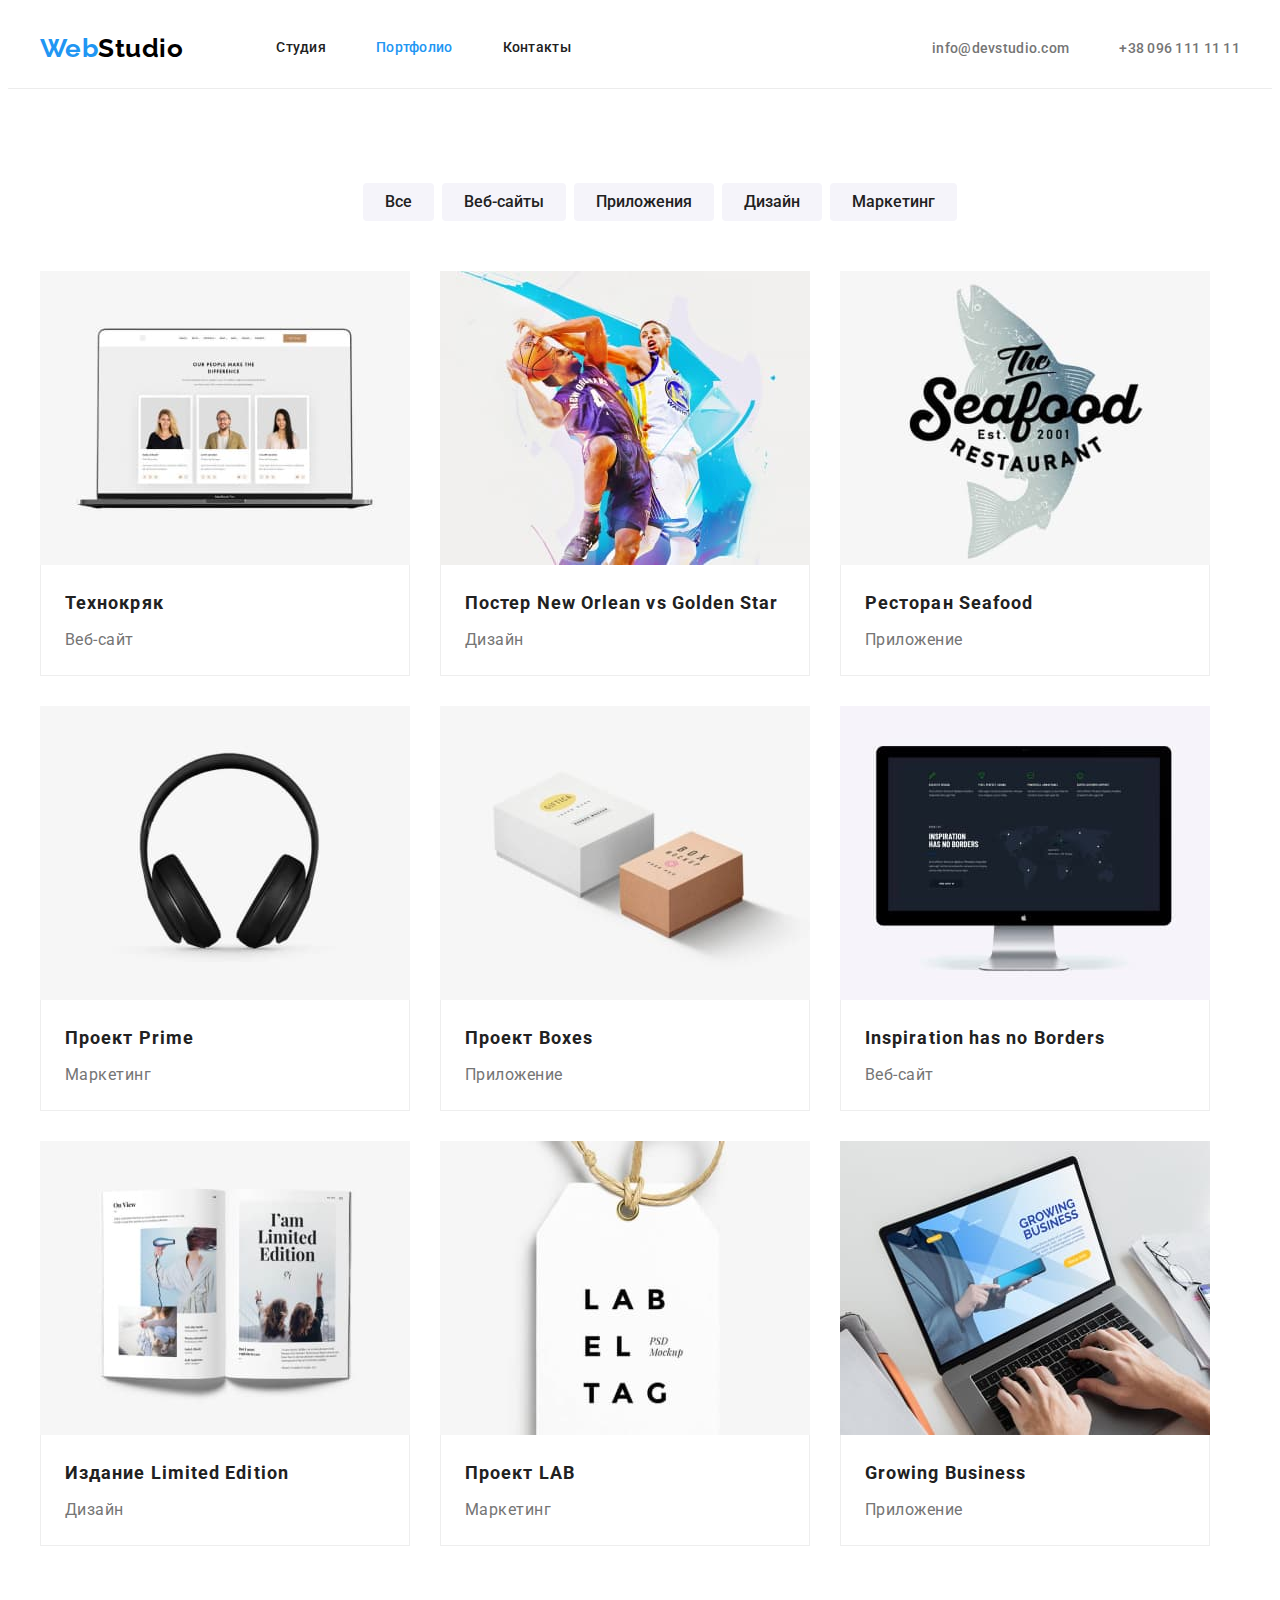
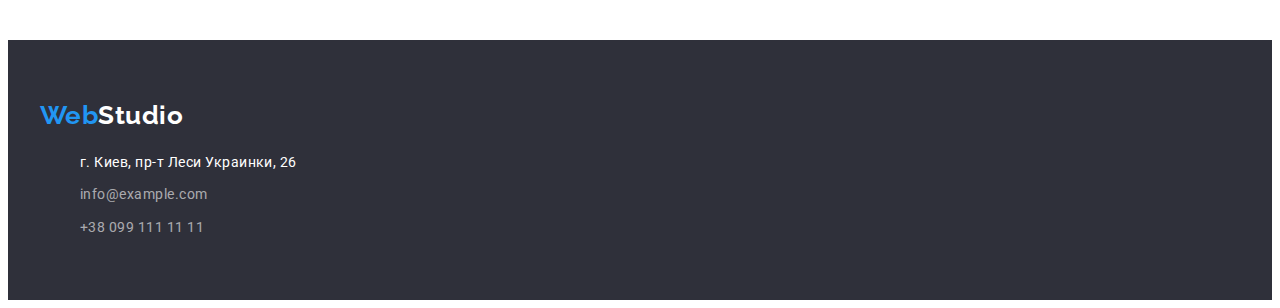
==== commit 6ee9bdce: "." ====
--- a/portfolio.html
+++ b/portfolio.html
@@ -167,6 +167,6 @@
     
         </div>
     </footer>
-    
+
 </body>
 </html>--- a/css/styles.css
+++ b/css/styles.css
@@ -39,7 +39,6 @@
   margin-right: auto;
   padding-left: 15px;
   padding-right: 15px;
-  outline: 2px solid blue;
 }
 
 /* page-header */
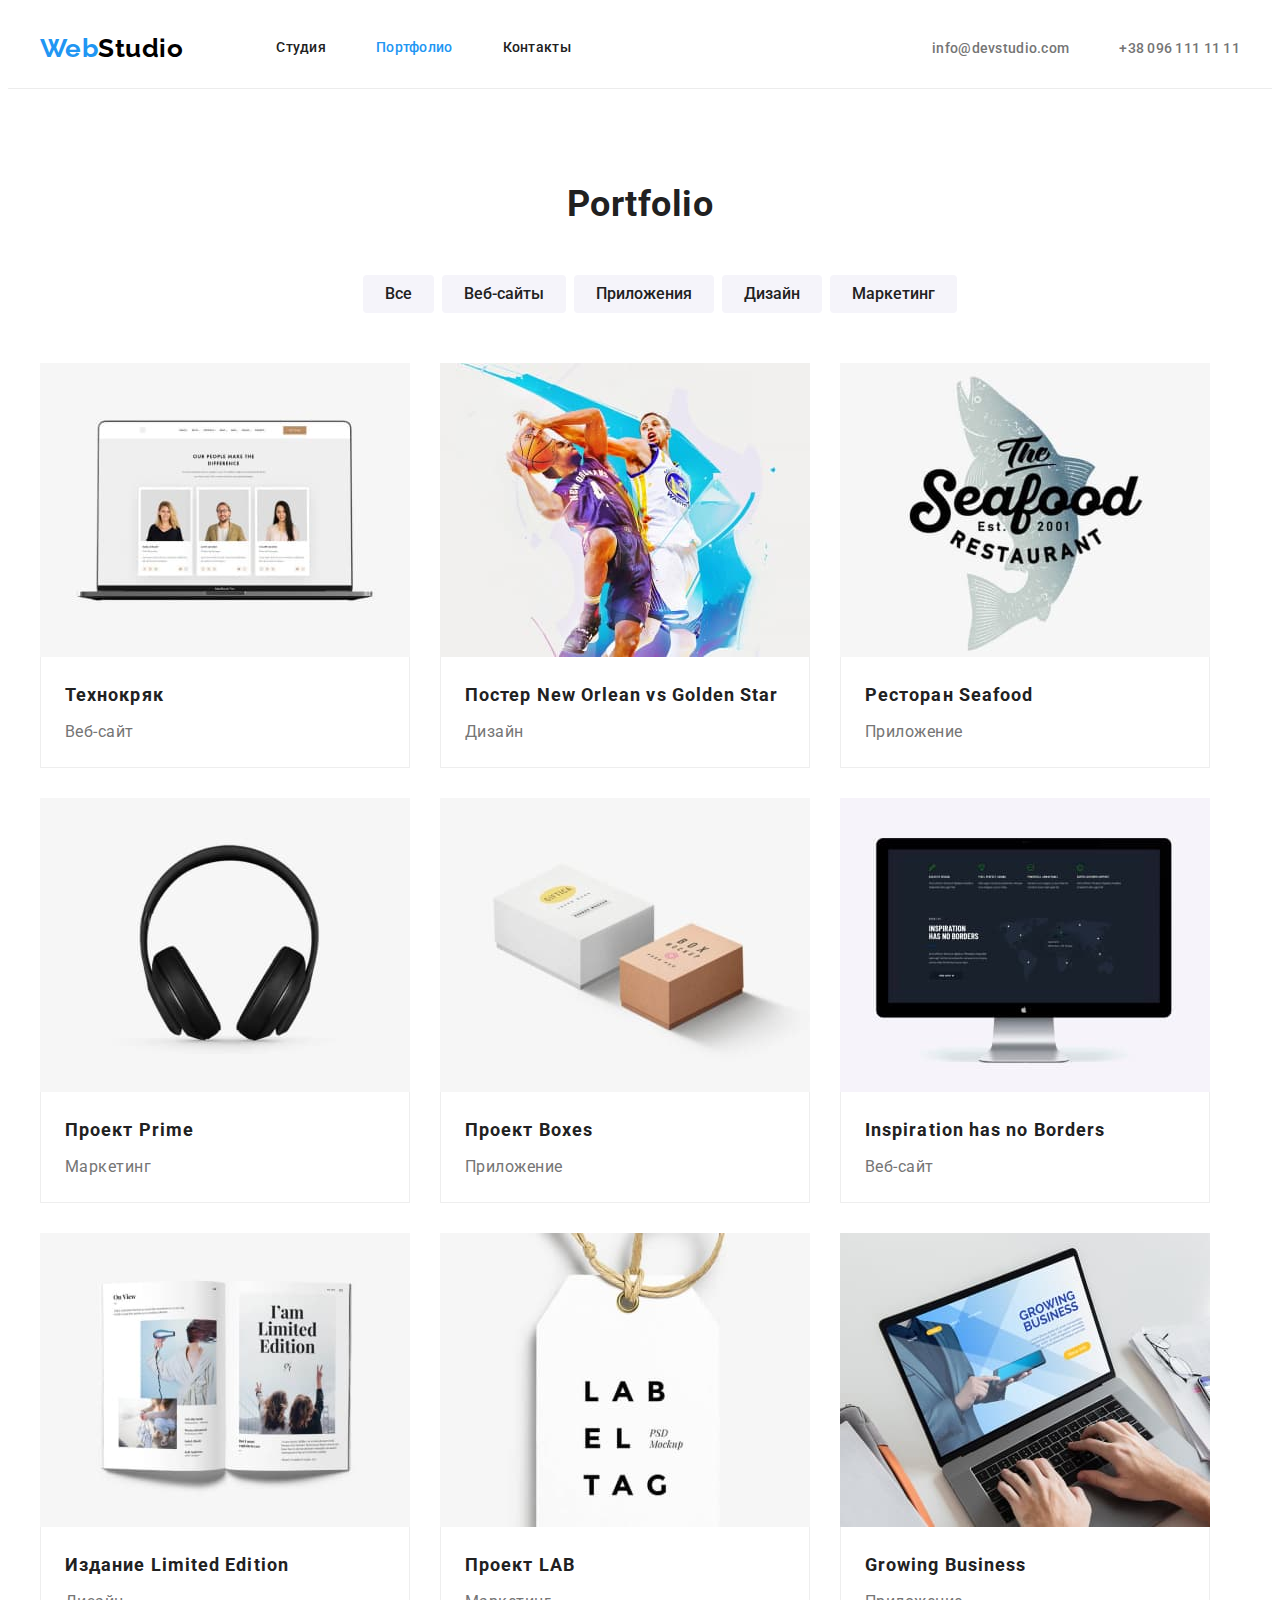
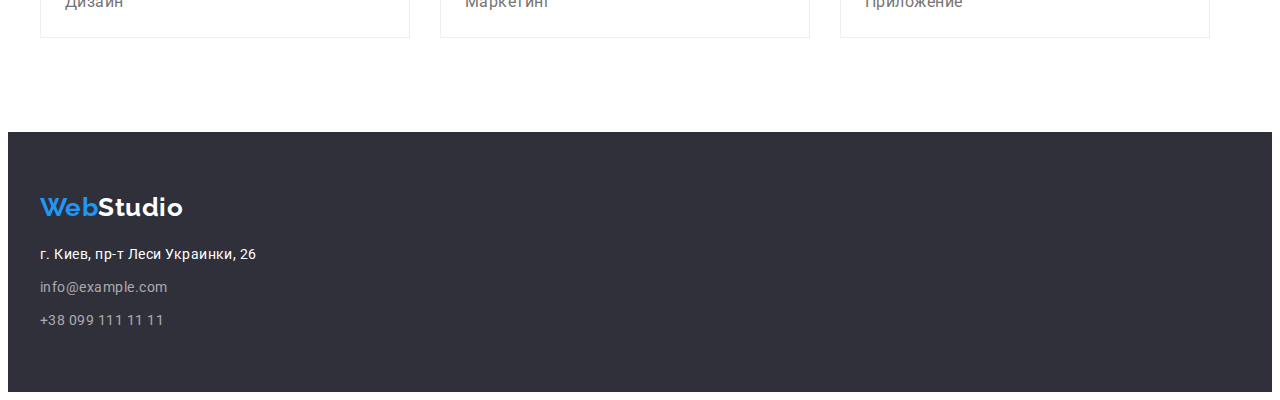
==== commit d64ca56f: "Внесение небольших ошибок" ====
--- a/portfolio.html
+++ b/portfolio.html
@@ -156,9 +156,9 @@
     
             <address class="contacts-bottom">
     
-                <ul class="">
+                <ul class="list">
                     <li class="item"><a class="geo-link"
-                            href="https://www.google.com/maps/d/u/0/viewer?msa=0&mid=10uSM3H-mIU3GznYo2szRIEphczw&ll=50.42732700000001%2C30.538092&z=17">г.
+                            href="https://www.google.com/maps/d/u/0/viewer?msa=0&mid=10uSM3H-mIU3GznYo2szRIEphczw&ll=50.42732700000001%2C30.538092&z=17" target="_blank" rel="noreferrer noopener">г.
                             Киев, пр-т Леси Украинки, 26</a></li>
                     <li class="item"><a class="link" href="mailto:info@example.com">info@example.com</a></li>
                     <li class="item"><a class="link" href="tel:+380991111111">+38 099 111 11 11</a></li>
--- a/css/styles.css
+++ b/css/styles.css
@@ -40,6 +40,18 @@
   padding-left: 15px;
   padding-right: 15px;
 }
+.visually-hidden {
+  position: absolute;
+  white-space: nowrap;
+  width: 1px;
+  height: 1px;
+  overflow: hidden;
+  border: 0;
+  padding: 0;
+  clip: rect(0 0 0 0);
+  clip-path: inset(50%);
+  margin: -1px;
+}
 
 /* page-header */
 
@@ -133,11 +145,14 @@
 .hero {
   padding-top: 200px;
   padding-bottom: 200px;
+
+  background-color: #2f303a;
+}
+.hero .centered {
   text-align: center;
-  background-color: #2f303a;
 }
 .hero .title {
-  width: 696px;
+  max-width: 696px;
   margin-left: auto;
   margin-right: auto;
   margin-bottom: 30px;
@@ -186,9 +201,7 @@
   text-align: center;
   color: var(--primary-title-color);
 }
-.section-title.none {
-  display: none;
-}
+
 /* Benefits */
 .benefits-list {
   display: flex;
@@ -221,6 +234,9 @@
 }
 .work-list .item:not(:nth-child(3n)) {
   margin-right: 30px;
+}
+.work-list .image {
+  display: block;
 }
 /* Workers */
 .workers-list {
@@ -238,6 +254,7 @@
 }
 .workers-list .title {
   margin-bottom: 10px;
+  text-align: center;
 
   font-weight: 500;
   font-size: 16px;
@@ -246,12 +263,14 @@
 }
 .workers-list .image {
   margin-bottom: 30px;
+  display: block;
 }
 
 .workers-list .text {
   font-weight: 400;
   font-size: 16px;
   line-height: 19px;
+  text-align: center;
 }
 .button {
   background-color: var(--accent-color);
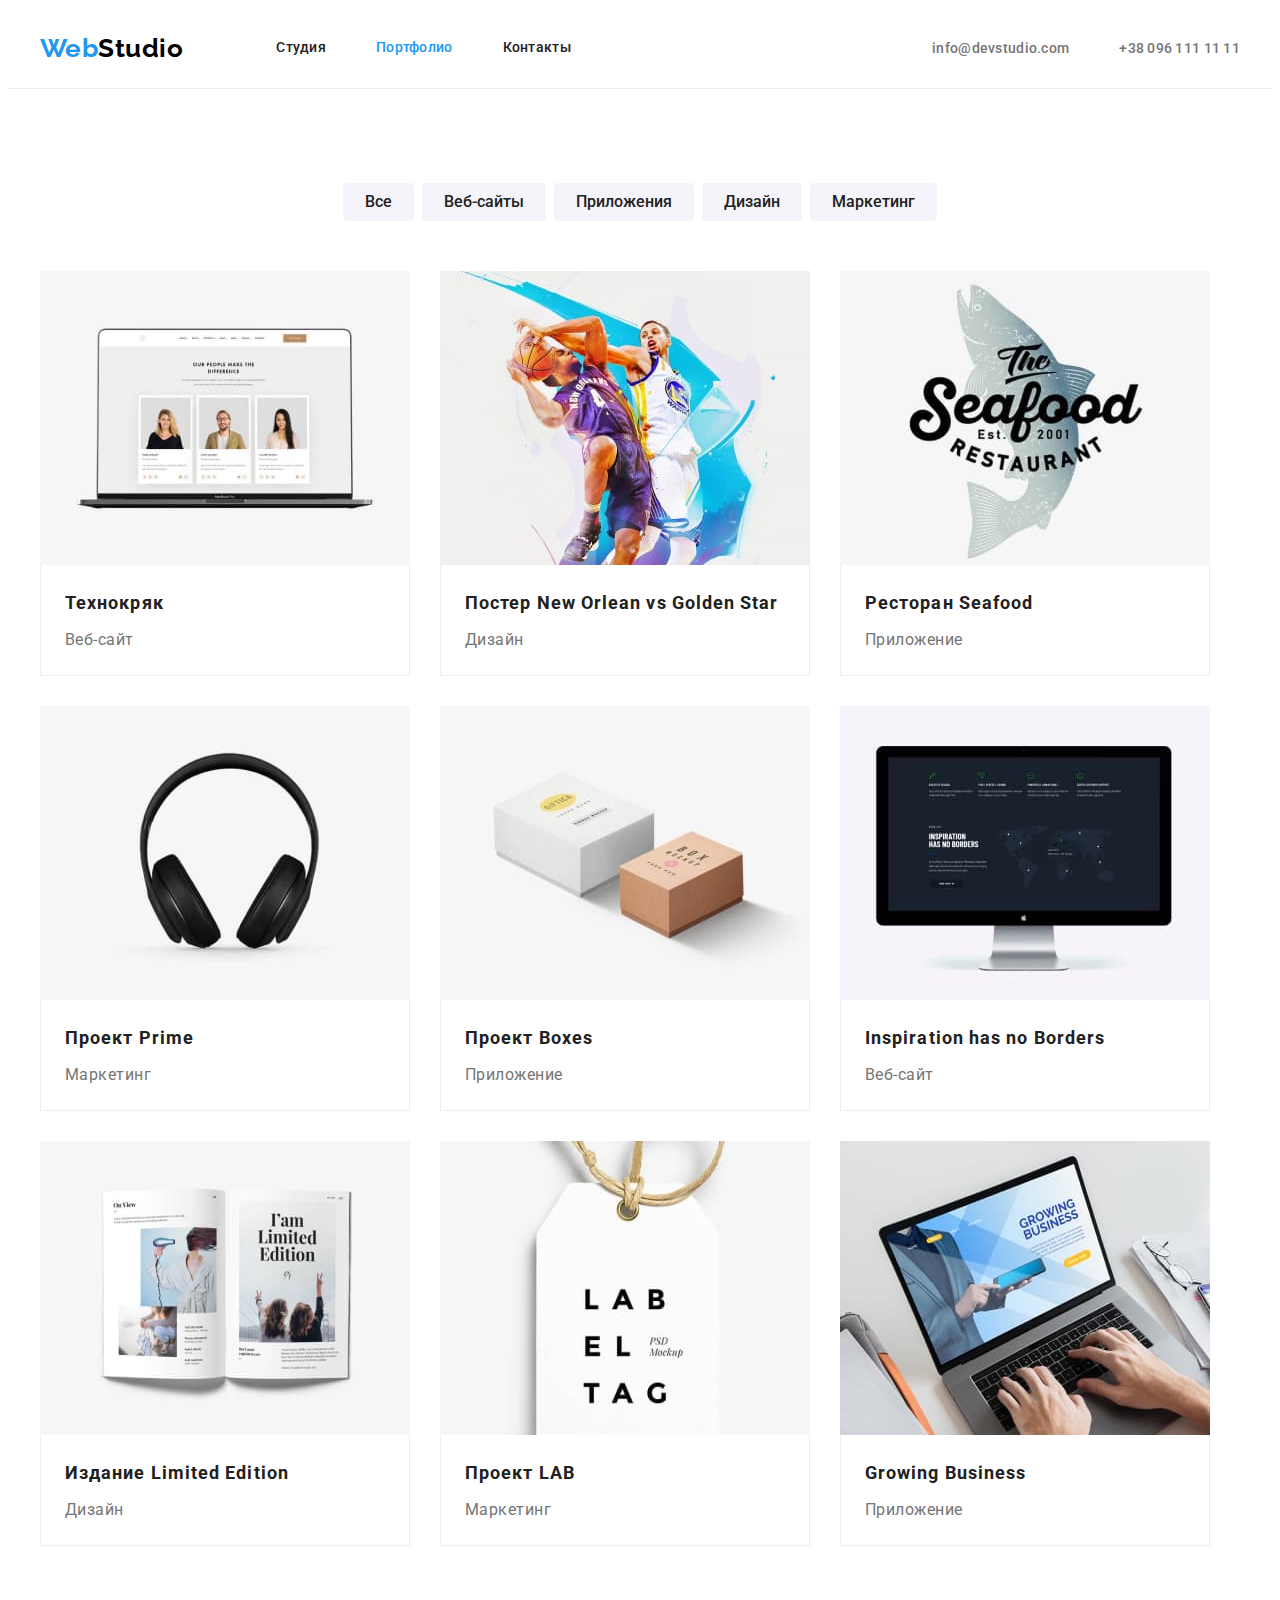
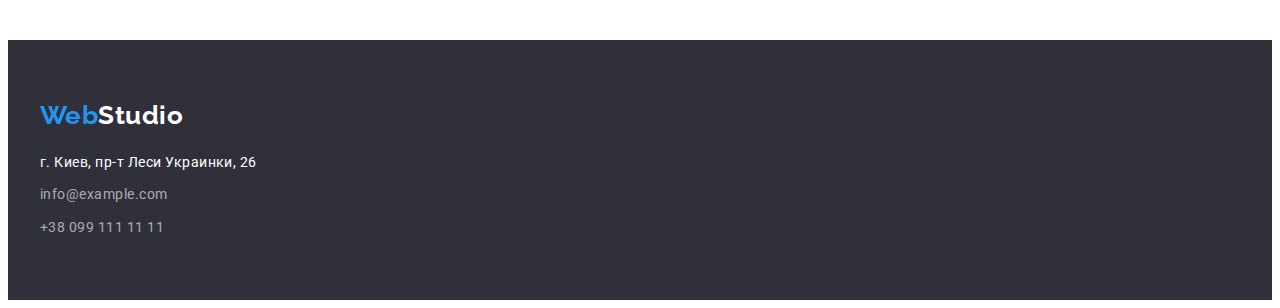
==== commit 68a82967: "Сделал изображения блочными, исправил ошибки марджинов и паддингов" ====
--- a/portfolio.html
+++ b/portfolio.html
@@ -49,10 +49,10 @@
 
         <section class="section">
             <div class="container">
-                <h1 class="section-title none">Portfolio</h1>
+                <h1 class="section-title visually-hidden">Portfolio</h1>
                 
                 <!-- filter portfolio -->
-                <ul class="filter">
+                <ul class="filter list">
                     <li class="item"><button class="button active" type="button">Все</button></li>
                     <li class="item"><button class="button" type="button">Веб-сайты</button></li>
                     <li class="item"><button class="button" type="button">Приложения</button></li>
--- a/css/styles.css
+++ b/css/styles.css
@@ -27,6 +27,9 @@
 ul {
   margin-top: 0px;
   margin-bottom: 0px;
+}
+img {
+  display: block;
 }
 .list {
   margin: 0;
@@ -235,9 +238,7 @@
 .work-list .item:not(:nth-child(3n)) {
   margin-right: 30px;
 }
-.work-list .image {
-  display: block;
-}
+
 /* Workers */
 .workers-list {
   display: flex;
@@ -252,6 +253,10 @@
 .workers-list .item:not(:nth-child(4n)) {
   margin-right: 30px;
 }
+.description-workers {
+  padding-top: 30px;
+  padding-bottom: 30px;
+}
 .workers-list .title {
   margin-bottom: 10px;
   text-align: center;
@@ -261,11 +266,6 @@
   line-height: 1.19;
   color: var(--primary-title-color);
 }
-.workers-list .image {
-  margin-bottom: 30px;
-  display: block;
-}
-
 .workers-list .text {
   font-weight: 400;
   font-size: 16px;
@@ -367,9 +367,6 @@
   text-decoration: none;
   color: inherit;
   display: inline-block;
-}
-.works-list .image {
-  display: block;
 }
 .works-border {
   border-bottom: 1px solid var(--secondary-border-color);
